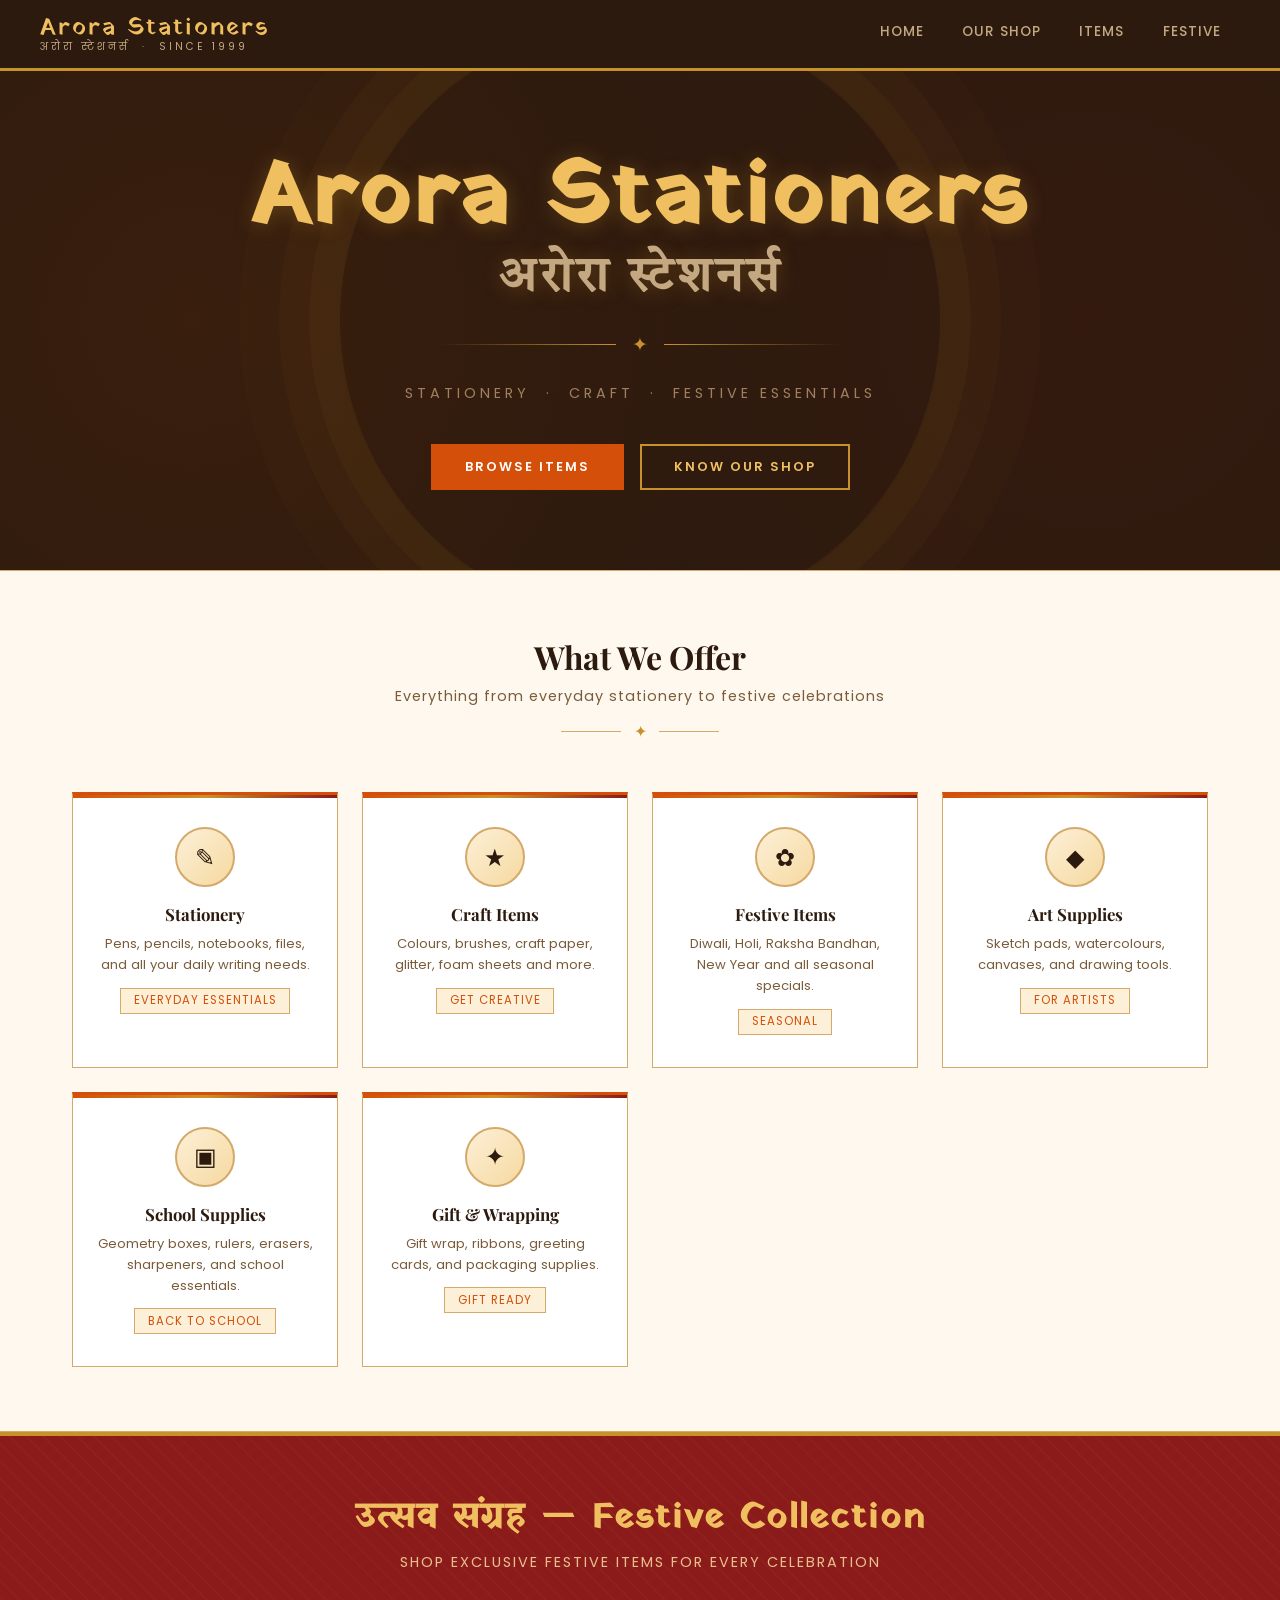
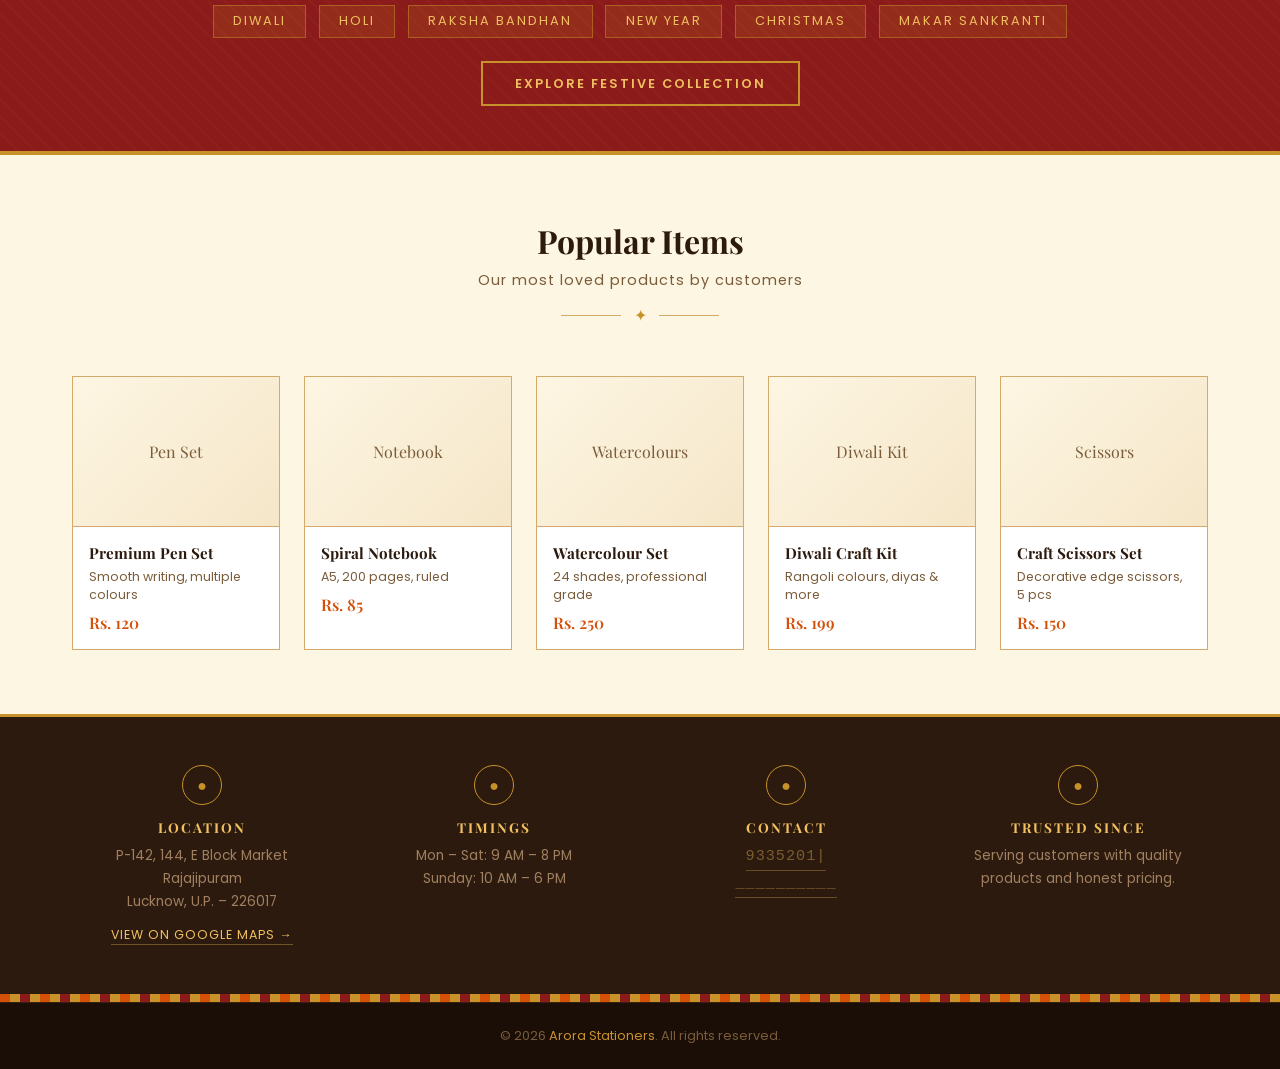
==== index.html @ 1b4010ff "Initial commit" ====
<!DOCTYPE html>
<html lang="en">
<head>
  <meta charset="UTF-8" />
  <meta name="viewport" content="width=device-width, initial-scale=1.0"/>
  <title>Arora Stationers – Your Creative Corner</title>
  <link rel="stylesheet" href="style.css" />
</head>
<body>
  <nav>
    <a href="index.html" class="nav-logo">
      <span class="hindi-name">Arora Stationers</span>
      <span class="sub-name">अरोरा स्टेशनर्स &nbsp;·&nbsp; Since 1999</span>
    </a>
    <ul>
      <li><a href="index.html">Home</a></li>
      <li><a href="shop.html">Our Shop</a></li>
      <li><a href="items.html">Items</a></li>
      <li><a href="festive.html">Festive</a></li>
    </ul>
  </nav>

  <!-- HERO -->
  <div class="hero">
    <div class="hero-content">
      <h1>
        Arora Stationers
        <span class="hindi-script">अरोरा स्टेशनर्स</span>
      </h1>
      <div class="hero-divider"><span>&#10022;</span></div>
      <p class="hero-tagline">Stationery &nbsp;·&nbsp; Craft &nbsp;·&nbsp; Festive Essentials</p>
      <div class="hero-btns">
        <a href="items.html" class="btn btn-primary">Browse Items</a>
        <a href="shop.html" class="btn btn-outline">Know Our Shop</a>
      </div>
    </div>
  </div>

  <!-- CATEGORIES -->
  <div class="categories-bg">
    <div class="section-wrap">
      <div class="section-title">
        <h2>What We Offer</h2>
        <p>Everything from everyday stationery to festive celebrations</p>
        <div class="ornament-divider"><span>&#10022;</span></div>
      </div>
      <div class="cards-grid">
        <a href="items.html#stationery" class="card">
          <div class="card-icon-wrap">&#9998;</div>
          <h3>Stationery</h3>
          <p>Pens, pencils, notebooks, files, and all your daily writing needs.</p>
          <span class="card-tag">Everyday Essentials</span>
        </a>
        <a href="items.html#craft" class="card">
          <div class="card-icon-wrap">&#9733;</div>
          <h3>Craft Items</h3>
          <p>Colours, brushes, craft paper, glitter, foam sheets and more.</p>
          <span class="card-tag">Get Creative</span>
        </a>
        <a href="festive.html" class="card">
          <div class="card-icon-wrap">&#10047;</div>
          <h3>Festive Items</h3>
          <p>Diwali, Holi, Raksha Bandhan, New Year and all seasonal specials.</p>
          <span class="card-tag">Seasonal</span>
        </a>
        <a href="items.html#art" class="card">
          <div class="card-icon-wrap">&#9670;</div>
          <h3>Art Supplies</h3>
          <p>Sketch pads, watercolours, canvases, and drawing tools.</p>
          <span class="card-tag">For Artists</span>
        </a>
        <a href="items.html#school" class="card">
          <div class="card-icon-wrap">&#9635;</div>
          <h3>School Supplies</h3>
          <p>Geometry boxes, rulers, erasers, sharpeners, and school essentials.</p>
          <span class="card-tag">Back to School</span>
        </a>
        <a href="items.html#gifting" class="card">
          <div class="card-icon-wrap">&#10022;</div>
          <h3>Gift &amp; Wrapping</h3>
          <p>Gift wrap, ribbons, greeting cards, and packaging supplies.</p>
          <span class="card-tag">Gift Ready</span>
        </a>
      </div>
    </div>
  </div>

  <!-- FESTIVE BANNER -->
  <div class="festive-banner">
    <h2>उत्सव संग्रह &nbsp;—&nbsp; Festive Collection</h2>
    <p>Shop exclusive festive items for every celebration</p>
    <div class="festive-tags">
      <span class="festive-tag">Diwali</span>
      <span class="festive-tag">Holi</span>
      <span class="festive-tag">Raksha Bandhan</span>
      <span class="festive-tag">New Year</span>
      <span class="festive-tag">Christmas</span>
      <span class="festive-tag">Makar Sankranti</span>
    </div>
    <a href="festive.html" class="btn btn-outline">Explore Festive Collection</a>
  </div>

  <!-- FEATURED ITEMS -->
  <div class="section-wrap">
    <div class="section-title">
      <h2>Popular Items</h2>
      <p>Our most loved products by customers</p>
      <div class="ornament-divider"><span>&#10022;</span></div>
    </div>
    <div class="items-grid">
      <a href="items.html" class="item-card">
        <div class="item-img" style="font-size:1rem; color: var(--muted); font-family:'Playfair Display',serif;">Pen Set</div>
        <div class="item-info">
          <h4>Premium Pen Set</h4>
          <p>Smooth writing, multiple colours</p>
          <div class="item-price">Rs. 120</div>
        </div>
      </a>
      <a href="items.html" class="item-card">
        <div class="item-img" style="font-size:1rem; color: var(--muted); font-family:'Playfair Display',serif;">Notebook</div>
        <div class="item-info">
          <h4>Spiral Notebook</h4>
          <p>A5, 200 pages, ruled</p>
          <div class="item-price">Rs. 85</div>
        </div>
      </a>
      <a href="items.html" class="item-card">
        <div class="item-img" style="font-size:1rem; color: var(--muted); font-family:'Playfair Display',serif;">Watercolours</div>
        <div class="item-info">
          <h4>Watercolour Set</h4>
          <p>24 shades, professional grade</p>
          <div class="item-price">Rs. 250</div>
        </div>
      </a>
      <a href="festive.html" class="item-card">
        <div class="item-img" style="font-size:1rem; color: var(--muted); font-family:'Playfair Display',serif;">Diwali Kit</div>
        <div class="item-info">
          <h4>Diwali Craft Kit</h4>
          <p>Rangoli colours, diyas &amp; more</p>
          <div class="item-price">Rs. 199</div>
        </div>
      </a>
      <a href="items.html" class="item-card">
        <div class="item-img" style="font-size:1rem; color: var(--muted); font-family:'Playfair Display',serif;">Scissors</div>
        <div class="item-info">
          <h4>Craft Scissors Set</h4>
          <p>Decorative edge scissors, 5 pcs</p>
          <div class="item-price">Rs. 150</div>
        </div>
      </a>
    </div>
  </div>

  <!-- INFO STRIP -->
  <div class="info-strip">
    <div class="info-strip-inner">
      <div class="info-item">
        <div class="info-icon">&#9679;</div>
        <h4>Location</h4>
        <p>
          P-142, 144, E Block Market<br/>
          Rajajipuram<br/>
          Lucknow, U.P. – 226017
        </p>
        <!-- PASTE YOUR GOOGLE MAPS LINK BELOW in the href="" -->
        <a href="https://maps.app.goo.gl/rVZ9LDZaRFy4vV4q8" target="_blank" class="maps-link">View on Google Maps &rarr;</a>
      </div>
      <div class="info-item">
        <div class="info-icon">&#9679;</div>
        <h4>Timings</h4>
        <p>Mon – Sat: 9 AM – 8 PM<br/>Sunday: 10 AM – 6 PM</p>
      </div>
      <div class="info-item">
        <div class="info-icon">&#9679;</div>
        <h4>Contact</h4>
        <p>
          <a href="tel:9335201244" class="phone-reveal" data-number="9335201244">
            <span class="phone-text">__________</span>
          </a>
          <br/>
          <a href="tel:8840634028" class="phone-reveal" data-number="8840634028">
            <span class="phone-text">__________</span>
          </a>
        </p>
      </div>
      <div class="info-item">
        <div class="info-icon">&#9679;</div>
        <h4>Trusted Since</h4>
        <p>Serving customers with quality products and honest pricing.</p>
      </div>
    </div>
  </div>

  <div class="pattern-border"></div>

  <footer>
    <p>&copy; 2026 <a href="index.html">Arora Stationers</a>. All rights reserved.</p>
  </footer>

  <script>
    // Typewriter reveal for phone numbers when info strip scrolls into view
    function typeNumber(el) {
      const number = el.dataset.number;
      const span   = el.querySelector('.phone-text');
      const cursor = '|';
      let i = 0;

      span.textContent = cursor;

      const interval = setInterval(() => {
        if (i < number.length) {
          span.textContent = number.slice(0, i + 1) + cursor;
          i++;
        } else {
          span.textContent = number;
          el.classList.add('revealed');
          clearInterval(interval);
        }
      }, 80);
    }

    const observer = new IntersectionObserver((entries) => {
      entries.forEach(entry => {
        if (entry.isIntersecting) {
          const links = entry.target.querySelectorAll('.phone-reveal');
          links.forEach((el, idx) => {
            setTimeout(() => typeNumber(el), idx * 600);
          });
          observer.unobserve(entry.target);
        }
      });
    }, { threshold: 0.4 });

    const strip = document.querySelector('.info-strip');
    if (strip) observer.observe(strip);
  </script>

</body>
</html>
---- style.css ----
@import url('https://fonts.googleapis.com/css2?family=Tiro+Devanagari+Hindi&family=Yatra+One&family=Poppins:wght@300;400;500;600&family=Playfair+Display:wght@600;700&display=swap');

* {
  margin: 0;
  padding: 0;
  box-sizing: border-box;
}

:root {
  --saffron: #d4500a;
  --deep-red: #8b1a1a;
  --gold: #c8922a;
  --light-gold: #f0c060;
  --cream: #fdf6e3;
  --dark-brown: #2c1a0e;
  --medium-brown: #5c3317;
  --text: #2c1a0e;
  --muted: #7a5c3a;
  --border: #d4a96a;
  --shadow: 0 4px 20px rgba(44,26,14,0.12);
}

body {
  font-family: 'Poppins', sans-serif;
  background: var(--cream);
  color: var(--text);
}

/* TRADITIONAL PATTERN BORDER */
.pattern-border {
  height: 8px;
  background: repeating-linear-gradient(
    90deg,
    var(--saffron) 0px,
    var(--saffron) 10px,
    var(--gold) 10px,
    var(--gold) 20px,
    var(--deep-red) 20px,
    var(--deep-red) 30px,
    var(--gold) 30px,
    var(--gold) 40px
  );
}

/* NAV */
nav {
  background: var(--dark-brown);
  padding: 0 2.5rem;
  display: flex;
  justify-content: space-between;
  align-items: center;
  position: sticky;
  top: 0;
  z-index: 100;
  border-bottom: 3px solid var(--gold);
}

.nav-logo {
  text-decoration: none;
  padding: 0.8rem 0;
  display: flex;
  flex-direction: column;
  line-height: 1.1;
}

.nav-logo .hindi-name {
  font-family: 'Yatra One', cursive;
  font-size: 1.5rem;
  color: var(--light-gold);
  letter-spacing: 2px;
}

.nav-logo .sub-name {
  font-size: 0.65rem;
  color: #c4a882;
  letter-spacing: 3px;
  text-transform: uppercase;
}

nav ul {
  list-style: none;
  display: flex;
  gap: 0;
}

nav ul li a {
  color: #c4a882;
  text-decoration: none;
  font-size: 0.85rem;
  letter-spacing: 1px;
  text-transform: uppercase;
  padding: 1.4rem 1.2rem;
  display: block;
  transition: all 0.2s;
  border-bottom: 3px solid transparent;
  font-weight: 500;
}

nav ul li a:hover {
  color: var(--light-gold);
  border-bottom-color: var(--gold);
  background: rgba(200,146,42,0.08);
}

/* HERO */
.hero {
  background: var(--dark-brown);
  position: relative;
  overflow: hidden;
  padding: 5rem 2rem;
  text-align: center;
}

/* Mandala-like decorative circles */
.hero::before {
  content: '';
  position: absolute;
  top: 50%;
  left: 50%;
  transform: translate(-50%, -50%);
  width: 600px;
  height: 600px;
  border-radius: 50%;
  border: 1px solid rgba(200,146,42,0.1);
  box-shadow:
    0 0 0 30px rgba(200,146,42,0.04),
    0 0 0 60px rgba(200,146,42,0.03),
    0 0 0 100px rgba(200,146,42,0.02);
}

.hero::after {
  content: '';
  position: absolute;
  top: 0; left: 0; right: 0; bottom: 0;
  background-image:
    radial-gradient(circle at 15% 50%, rgba(212,80,10,0.08) 0%, transparent 50%),
    radial-gradient(circle at 85% 50%, rgba(139,26,26,0.08) 0%, transparent 50%);
}

.hero-content {
  position: relative;
  z-index: 2;
}

.hero-ornament {
  color: var(--gold);
  font-size: 1.2rem;
  letter-spacing: 8px;
  margin-bottom: 1.5rem;
  opacity: 0.7;
}

.hero h1 {
  font-family: 'Yatra One', cursive;
  font-size: clamp(3rem, 7vw, 5.5rem);
  color: var(--light-gold);
  line-height: 1.1;
  margin-bottom: 0.3rem;
  text-shadow: 0 2px 20px rgba(200,146,42,0.3);
  letter-spacing: 3px;
}

.hero h1 .hindi-script {
  display: block;
  font-family: 'Tiro Devanagari Hindi', serif;
  font-size: 0.55em;
  color: #c4a882;
  letter-spacing: 4px;
  margin-top: 0.3rem;
}

.hero-tagline {
  font-size: 0.9rem;
  color: #a08060;
  letter-spacing: 4px;
  text-transform: uppercase;
  margin: 1.5rem 0 2.5rem;
}

.hero-divider {
  display: flex;
  align-items: center;
  justify-content: center;
  gap: 1rem;
  margin: 1.5rem auto;
  max-width: 400px;
}

.hero-divider::before,
.hero-divider::after {
  content: '';
  flex: 1;
  height: 1px;
  background: linear-gradient(to right, transparent, var(--gold));
}

.hero-divider::after {
  background: linear-gradient(to left, transparent, var(--gold));
}

.hero-divider span {
  color: var(--gold);
  font-size: 1.2rem;
}

.hero-btns {
  display: flex;
  gap: 1rem;
  justify-content: center;
  flex-wrap: wrap;
  margin-top: 2rem;
}

.btn {
  padding: 0.75rem 2rem;
  font-size: 0.8rem;
  font-weight: 600;
  letter-spacing: 2px;
  text-transform: uppercase;
  text-decoration: none;
  border: none;
  cursor: pointer;
  transition: all 0.3s;
  font-family: 'Poppins', sans-serif;
}

.btn-primary {
  background: var(--saffron);
  color: white;
  border: 2px solid var(--saffron);
}

.btn-primary:hover {
  background: var(--deep-red);
  border-color: var(--deep-red);
  transform: translateY(-2px);
  box-shadow: 0 6px 20px rgba(139,26,26,0.35);
}

.btn-outline {
  background: transparent;
  color: var(--light-gold);
  border: 2px solid var(--gold);
}

.btn-outline:hover {
  background: var(--gold);
  color: var(--dark-brown);
  transform: translateY(-2px);
}

/* SECTION WRAPPER */
.section-wrap {
  padding: 4rem 2rem;
  max-width: 1200px;
  margin: 0 auto;
}

.section-title {
  text-align: center;
  margin-bottom: 3rem;
}

.section-title h2 {
  font-family: 'Playfair Display', serif;
  font-size: 2rem;
  color: var(--dark-brown);
  margin-bottom: 0.5rem;
}

.section-title p {
  color: var(--muted);
  font-size: 0.9rem;
  letter-spacing: 1px;
}

.ornament-divider {
  display: flex;
  align-items: center;
  justify-content: center;
  gap: 0.8rem;
  margin: 0.8rem auto 0;
}

.ornament-divider::before,
.ornament-divider::after {
  content: '';
  width: 60px;
  height: 1px;
  background: var(--border);
}

.ornament-divider span {
  color: var(--gold);
  font-size: 1rem;
}

/* CATEGORIES */
.categories-bg {
  background: #fff8ee;
  border-top: 1px solid var(--border);
  border-bottom: 1px solid var(--border);
}

.cards-grid {
  display: grid;
  grid-template-columns: repeat(auto-fit, minmax(220px, 1fr));
  gap: 1.5rem;
}

.card {
  background: white;
  border: 1px solid var(--border);
  border-top: 3px solid var(--saffron);
  padding: 2rem 1.5rem;
  text-align: center;
  text-decoration: none;
  color: var(--text);
  transition: transform 0.3s, box-shadow 0.3s;
  position: relative;
}

.card::before {
  content: '';
  position: absolute;
  top: 0; left: 0; right: 0;
  height: 3px;
  background: linear-gradient(to right, var(--saffron), var(--gold), var(--deep-red));
}

.card:hover {
  transform: translateY(-5px);
  box-shadow: var(--shadow);
}

.card-icon-wrap {
  width: 60px;
  height: 60px;
  border-radius: 50%;
  background: linear-gradient(135deg, #fdf0d8, #f5d9a0);
  border: 2px solid var(--border);
  display: flex;
  align-items: center;
  justify-content: center;
  margin: 0 auto 1rem;
  font-size: 1.5rem;
}

.card h3 {
  font-family: 'Playfair Display', serif;
  font-size: 1.05rem;
  color: var(--dark-brown);
  margin-bottom: 0.5rem;
}

.card p {
  font-size: 0.82rem;
  color: var(--muted);
  line-height: 1.6;
}

.card-tag {
  display: inline-block;
  margin-top: 0.8rem;
  padding: 0.2rem 0.8rem;
  background: #fdf0d8;
  color: var(--saffron);
  font-size: 0.72rem;
  letter-spacing: 1px;
  text-transform: uppercase;
  border: 1px solid var(--border);
}

/* FESTIVE BANNER */
.festive-banner {
  background: var(--deep-red);
  background-image:
    repeating-linear-gradient(
      45deg,
      rgba(200,146,42,0.05) 0px,
      rgba(200,146,42,0.05) 2px,
      transparent 2px,
      transparent 12px
    );
  padding: 3.5rem 2rem;
  text-align: center;
  border-top: 4px solid var(--gold);
  border-bottom: 4px solid var(--gold);
}

.festive-banner h2 {
  font-family: 'Yatra One', cursive;
  font-size: 2.2rem;
  color: var(--light-gold);
  margin-bottom: 0.5rem;
  letter-spacing: 2px;
}

.festive-banner p {
  color: #e8c090;
  font-size: 0.9rem;
  letter-spacing: 2px;
  text-transform: uppercase;
  margin-bottom: 2rem;
}

.festive-tags {
  display: flex;
  flex-wrap: wrap;
  gap: 0.8rem;
  justify-content: center;
  margin-bottom: 2rem;
}

.festive-tag {
  background: rgba(200,146,42,0.15);
  border: 1px solid rgba(200,146,42,0.5);
  color: var(--light-gold);
  padding: 0.4rem 1.2rem;
  font-size: 0.8rem;
  letter-spacing: 2px;
  text-transform: uppercase;
}

/* FEATURED ITEMS */
.items-grid {
  display: grid;
  grid-template-columns: repeat(auto-fit, minmax(200px, 1fr));
  gap: 1.5rem;
}

.item-card {
  background: white;
  border: 1px solid var(--border);
  text-decoration: none;
  color: var(--text);
  transition: transform 0.3s, box-shadow 0.3s;
  overflow: hidden;
}

.item-card:hover {
  transform: translateY(-4px);
  box-shadow: var(--shadow);
}

.item-img {
  width: 100%;
  height: 150px;
  background: linear-gradient(135deg, #fdf6e3, #f5e6c8);
  display: flex;
  align-items: center;
  justify-content: center;
  font-size: 3.5rem;
  border-bottom: 1px solid var(--border);
}

.item-info {
  padding: 1rem;
}

.item-info h4 {
  font-family: 'Playfair Display', serif;
  font-size: 0.95rem;
  color: var(--dark-brown);
  margin-bottom: 0.3rem;
}

.item-info p {
  font-size: 0.78rem;
  color: var(--muted);
}

.item-price {
  font-size: 1rem;
  font-weight: 600;
  color: var(--saffron);
  margin-top: 0.5rem;
  font-family: 'Playfair Display', serif;
}

/* INFO STRIP */
.info-strip {
  background: var(--dark-brown);
  border-top: 3px solid var(--gold);
}

.info-strip-inner {
  max-width: 1200px;
  margin: 0 auto;
  padding: 3rem 2rem;
  display: grid;
  grid-template-columns: repeat(auto-fit, minmax(200px, 1fr));
  gap: 2rem;
  text-align: center;
}

.info-item h4 {
  font-family: 'Playfair Display', serif;
  font-size: 0.85rem;
  color: var(--light-gold);
  margin-bottom: 0.5rem;
  letter-spacing: 2px;
  text-transform: uppercase;
}

.info-item p {
  font-size: 0.85rem;
  color: #a08060;
  line-height: 1.7;
}

.info-item p a {
  color: var(--light-gold);
  text-decoration: none;
  border-bottom: 1px solid rgba(240,192,96,0.3);
  transition: color 0.2s, border-color 0.2s;
}

.info-item p a:hover {
  color: #fff;
  border-bottom-color: var(--light-gold);
}

/* Google Maps link */
.maps-link {
  display: inline-block;
  margin-top: 0.8rem;
  font-size: 0.78rem;
  letter-spacing: 1px;
  text-transform: uppercase;
  color: var(--light-gold);
  text-decoration: none;
  border-bottom: 1px solid rgba(240,192,96,0.35);
  transition: color 0.2s, border-color 0.2s;
}

.maps-link:hover {
  color: #fff;
  border-bottom-color: var(--light-gold);
}

/* Maps link inside detail-card (shop.html – light background) */
.maps-link-card {
  color: var(--saffron);
  border-bottom-color: rgba(212,80,10,0.35);
}

.maps-link-card:hover {
  color: var(--deep-red);
  border-bottom-color: var(--saffron);
}
.phone-reveal {
  display: inline-block;
  font-family: 'Courier New', monospace;
  font-size: 0.95rem;
  letter-spacing: 1px;
}

.phone-reveal .phone-text {
  color: var(--light-gold);
  opacity: 0.4;
  transition: opacity 0.3s;
}

.phone-reveal.revealed .phone-text {
  opacity: 1;
}

@keyframes blink-cursor {
  0%, 100% { opacity: 1; }
  50%       { opacity: 0; }
}

.info-item .info-icon {
  width: 40px;
  height: 40px;
  border: 1px solid var(--gold);
  border-radius: 50%;
  display: flex;
  align-items: center;
  justify-content: center;
  margin: 0 auto 0.8rem;
  color: var(--gold);
  font-size: 1rem;
}

/* FOOTER */
footer {
  background: #1a0e06;
  color: #7a5c3a;
  text-align: center;
  padding: 1.5rem;
  font-size: 0.8rem;
  border-top: 1px solid #3a2010;
}

footer a {
  color: var(--gold);
  text-decoration: none;
}

/* PAGE HERO */
.page-hero {
  background: var(--dark-brown);
  text-align: center;
  padding: 3.5rem 2rem;
  border-bottom: 3px solid var(--gold);
  position: relative;
  overflow: hidden;
}

.page-hero::before {
  content: '';
  position: absolute;
  inset: 0;
  background-image: radial-gradient(circle at 50% 50%, rgba(200,146,42,0.06) 0%, transparent 70%);
}

.page-hero h1 {
  font-family: 'Yatra One', cursive;
  font-size: 2.5rem;
  color: var(--light-gold);
  letter-spacing: 3px;
  position: relative;
}

.page-hero p {
  color: #a08060;
  font-size: 0.85rem;
  letter-spacing: 2px;
  text-transform: uppercase;
  margin-top: 0.5rem;
  position: relative;
}

/* OWNER CARD */
.owner-card {
  background: white;
  border: 1px solid var(--border);
  border-top: 4px solid var(--saffron);
  padding: 2.5rem;
  display: flex;
  gap: 2.5rem;
  align-items: center;
  flex-wrap: wrap;
}

.owner-avatar {
  width: 110px;
  height: 110px;
  border-radius: 50%;
  background: linear-gradient(135deg, var(--saffron), var(--deep-red));
  border: 3px solid var(--gold);
  display: flex;
  align-items: center;
  justify-content: center;
  font-size: 2.5rem;
  flex-shrink: 0;
  color: white;
}

.owner-info h2 {
  font-family: 'Playfair Display', serif;
  font-size: 1.6rem;
  color: var(--dark-brown);
  margin-bottom: 0.2rem;
}

.owner-info .role {
  color: var(--saffron);
  font-size: 0.8rem;
  letter-spacing: 2px;
  text-transform: uppercase;
  margin-bottom: 1rem;
}

.owner-info p {
  color: var(--muted);
  line-height: 1.8;
  font-size: 0.9rem;
  max-width: 500px;
}

/* SHOP DETAILS */
.shop-details-grid {
  display: grid;
  grid-template-columns: repeat(auto-fit, minmax(260px, 1fr));
  gap: 1.5rem;
}

.detail-card {
  background: white;
  border: 1px solid var(--border);
  padding: 1.5rem;
  border-left: 4px solid var(--saffron);
}

.detail-card h4 {
  font-size: 0.72rem;
  text-transform: uppercase;
  letter-spacing: 2px;
  color: var(--muted);
  margin-bottom: 0.6rem;
}

.detail-card p {
  font-size: 0.95rem;
  font-weight: 500;
  color: var(--dark-brown);
  line-height: 1.6;
  font-family: 'Playfair Display', serif;
}

/* FILTER TABS */
.filter-tabs {
  display: flex;
  gap: 0;
  flex-wrap: wrap;
  justify-content: center;
  margin-bottom: 3rem;
  border: 1px solid var(--border);
  width: fit-content;
  margin-left: auto;
  margin-right: auto;
}

.filter-tab {
  padding: 0.6rem 1.4rem;
  border: none;
  border-right: 1px solid var(--border);
  background: white;
  cursor: pointer;
  font-size: 0.78rem;
  letter-spacing: 1px;
  text-transform: uppercase;
  transition: all 0.2s;
  color: var(--muted);
  font-family: 'Poppins', sans-serif;
}

.filter-tab:last-child {
  border-right: none;
}

.filter-tab.active,
.filter-tab:hover {
  background: var(--saffron);
  color: white;
}

/* FESTIVE PAGE */
.festive-grid {
  display: grid;
  grid-template-columns: repeat(auto-fit, minmax(280px, 1fr));
  gap: 2rem;
}

.festive-card {
  border: 1px solid var(--border);
  text-decoration: none;
  color: var(--text);
  transition: transform 0.3s, box-shadow 0.3s;
  overflow: hidden;
}

.festive-card:hover {
  transform: translateY(-5px);
  box-shadow: var(--shadow);
}

.festive-card-header {
  padding: 2.5rem;
  text-align: center;
  font-size: 3rem;
}

.festive-card-body {
  background: white;
  padding: 1.5rem;
  border-top: 1px solid var(--border);
}

.festive-card-body h3 {
  font-family: 'Playfair Display', serif;
  font-size: 1.15rem;
  color: var(--dark-brown);
  margin-bottom: 0.5rem;
}

.festive-card-body p {
  font-size: 0.82rem;
  color: var(--muted);
  line-height: 1.7;
}

/* WHY US */
.why-us-bg {
  background: #fff8ee;
  border-top: 1px solid var(--border);
  border-bottom: 1px solid var(--border);
}

/* RESPONSIVE */
@media (max-width: 768px) {
  nav { padding: 0 1rem; }
  nav ul { gap: 0; }
  nav ul li a { padding: 1.2rem 0.7rem; font-size: 0.75rem; }
  .hero { padding: 3.5rem 1rem; }
  .owner-card { flex-direction: column; text-align: center; }
  .filter-tabs { width: 100%; }
  .filter-tab { flex: 1; border-right: none; border-bottom: 1px solid var(--border); }
}

.owner-avatar img {
    width: 140px;
    height: 140px;
    border-radius: 50%;
    object-fit: cover;
    object-position: top; /* focuses on face */
}
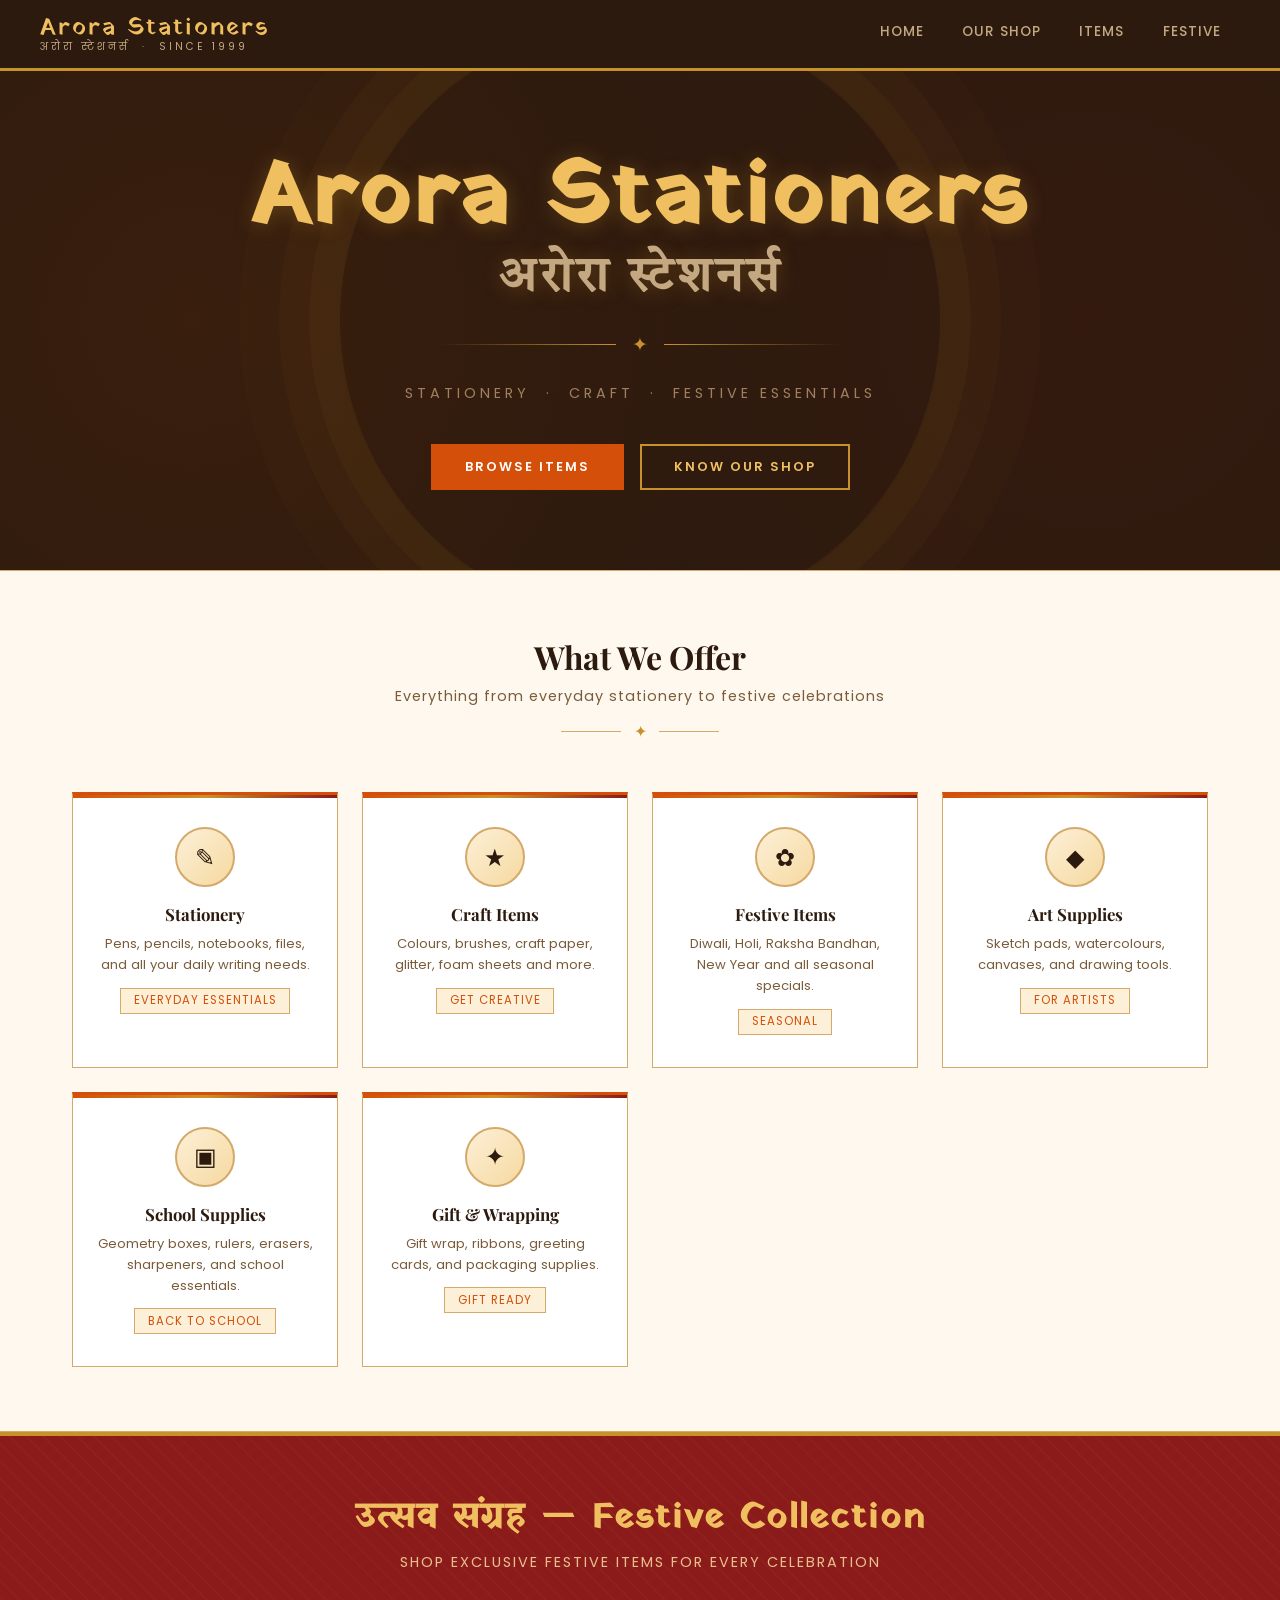
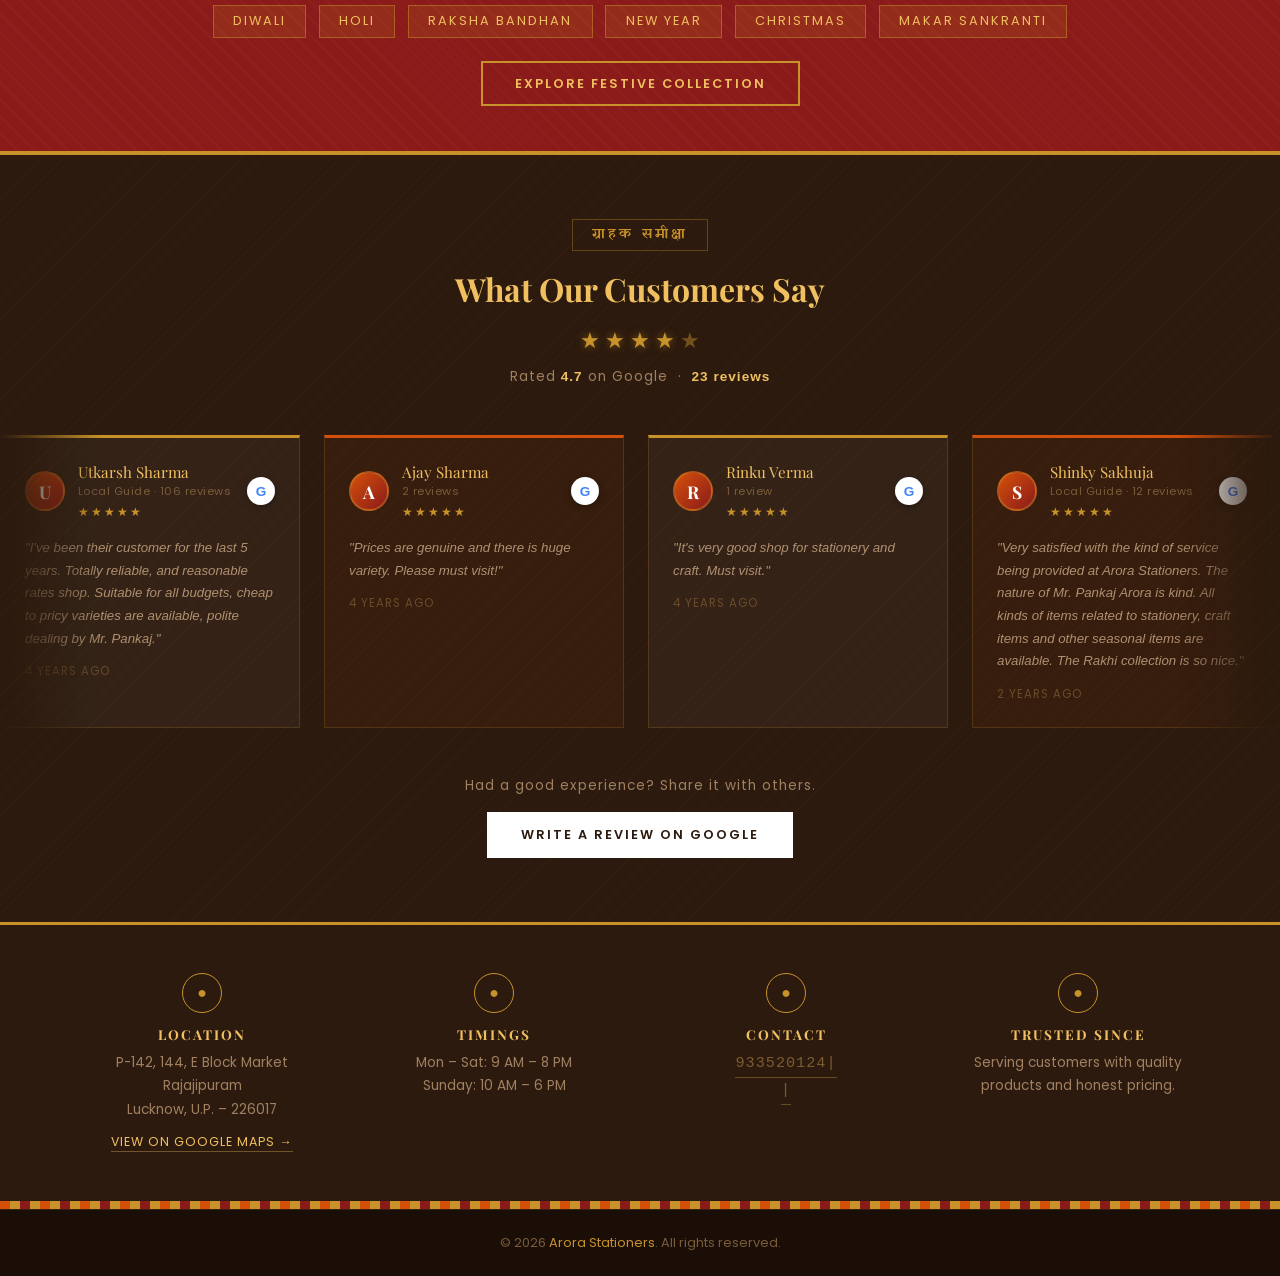
==== commit 1ff1e797: "Initial commit" ====
--- a/index.html
+++ b/index.html
@@ -18,6 +18,9 @@
       <li><a href="items.html">Items</a></li>
       <li><a href="festive.html">Festive</a></li>
     </ul>
+    <button class="nav-hamburger" id="hamburger" aria-label="Menu">
+      <span></span><span></span><span></span>
+    </button>
   </nav>
 
   <!-- HERO -->
@@ -100,54 +103,183 @@
     <a href="festive.html" class="btn btn-outline">Explore Festive Collection</a>
   </div>
 
-  <!-- FEATURED ITEMS -->
-  <div class="section-wrap">
-    <div class="section-title">
-      <h2>Popular Items</h2>
-      <p>Our most loved products by customers</p>
-      <div class="ornament-divider"><span>&#10022;</span></div>
-    </div>
-    <div class="items-grid">
-      <a href="items.html" class="item-card">
-        <div class="item-img" style="font-size:1rem; color: var(--muted); font-family:'Playfair Display',serif;">Pen Set</div>
-        <div class="item-info">
-          <h4>Premium Pen Set</h4>
-          <p>Smooth writing, multiple colours</p>
-          <div class="item-price">Rs. 120</div>
+  <!-- REVIEWS SECTION -->
+  <div class="reviews-section">
+
+    <div class="reviews-bg-pattern"></div>
+
+    <div class="reviews-inner">
+
+      <div class="reviews-header">
+        <div class="reviews-badge">ग्राहक समीक्षा</div>
+        <h2>What Our Customers Say</h2>
+        <div class="reviews-stars-row">
+          <span class="star filled">&#9733;</span>
+          <span class="star filled">&#9733;</span>
+          <span class="star filled">&#9733;</span>
+          <span class="star filled">&#9733;</span>
+          <span class="star half">&#9733;</span>
         </div>
-      </a>
-      <a href="items.html" class="item-card">
-        <div class="item-img" style="font-size:1rem; color: var(--muted); font-family:'Playfair Display',serif;">Notebook</div>
-        <div class="item-info">
-          <h4>Spiral Notebook</h4>
-          <p>A5, 200 pages, ruled</p>
-          <div class="item-price">Rs. 85</div>
+        <p class="reviews-sub">Rated <strong>4.7</strong> on Google &nbsp;·&nbsp; <strong>23 reviews</strong></p>
+      </div>
+
+      <!-- REVIEW CARDS MARQUEE -->
+      <div class="reviews-marquee-wrap">
+        <div class="reviews-marquee">
+
+          <div class="review-card">
+            <div class="review-top">
+              <div class="reviewer-avatar">U</div>
+              <div>
+                <div class="reviewer-name">Utkarsh Sharma</div>
+                <div class="reviewer-meta">Local Guide · 106 reviews</div>
+                <div class="review-stars">&#9733;&#9733;&#9733;&#9733;&#9733;</div>
+              </div>
+              <div class="google-badge">G</div>
+            </div>
+            <p class="review-text">"I've been their customer for the last 5 years. Totally reliable, and reasonable rates shop. Suitable for all budgets, cheap to pricy varieties are available, polite dealing by Mr. Pankaj."</p>
+            <div class="review-date">4 years ago</div>
+          </div>
+
+          <div class="review-card review-card--accent">
+            <div class="review-top">
+              <div class="reviewer-avatar">A</div>
+              <div>
+                <div class="reviewer-name">Ajay Sharma</div>
+                <div class="reviewer-meta">2 reviews</div>
+                <div class="review-stars">&#9733;&#9733;&#9733;&#9733;&#9733;</div>
+              </div>
+              <div class="google-badge">G</div>
+            </div>
+            <p class="review-text">"Prices are genuine and there is huge variety. Please must visit!"</p>
+            <div class="review-date">4 years ago</div>
+          </div>
+
+          <div class="review-card">
+            <div class="review-top">
+              <div class="reviewer-avatar">R</div>
+              <div>
+                <div class="reviewer-name">Rinku Verma</div>
+                <div class="reviewer-meta">1 review</div>
+                <div class="review-stars">&#9733;&#9733;&#9733;&#9733;&#9733;</div>
+              </div>
+              <div class="google-badge">G</div>
+            </div>
+            <p class="review-text">"It's very good shop for stationery and craft. Must visit."</p>
+            <div class="review-date">4 years ago</div>
+          </div>
+
+          <div class="review-card review-card--accent">
+            <div class="review-top">
+              <div class="reviewer-avatar">S</div>
+              <div>
+                <div class="reviewer-name">Shinky Sakhuja</div>
+                <div class="reviewer-meta">Local Guide · 12 reviews</div>
+                <div class="review-stars">&#9733;&#9733;&#9733;&#9733;&#9733;</div>
+              </div>
+              <div class="google-badge">G</div>
+            </div>
+            <p class="review-text">"Very satisfied with the kind of service being provided at Arora Stationers. The nature of Mr. Pankaj Arora is kind. All kinds of items related to stationery, craft items and other seasonal items are available. The Rakhi collection is so nice."</p>
+            <div class="review-date">2 years ago</div>
+          </div>
+
+          <div class="review-card">
+            <div class="review-top">
+              <div class="reviewer-avatar">H</div>
+              <div>
+                <div class="reviewer-name">Himani Khaneja</div>
+                <div class="reviewer-meta">7 reviews</div>
+                <div class="review-stars">&#9733;&#9733;&#9733;&#9733;&#9733;</div>
+              </div>
+              <div class="google-badge">G</div>
+            </div>
+            <p class="review-text">"Since my childhood, this place has been catering to all my school and craft needs. I even get my makeup craft supplies from here. Very creative material available. Hands down I trust it with everything."</p>
+            <div class="review-date">2 years ago</div>
+          </div>
+
+          <!-- duplicate set for seamless loop -->
+          <div class="review-card">
+            <div class="review-top">
+              <div class="reviewer-avatar">U</div>
+              <div>
+                <div class="reviewer-name">Utkarsh Sharma</div>
+                <div class="reviewer-meta">Local Guide · 106 reviews</div>
+                <div class="review-stars">&#9733;&#9733;&#9733;&#9733;&#9733;</div>
+              </div>
+              <div class="google-badge">G</div>
+            </div>
+            <p class="review-text">"I've been their customer for the last 5 years. Totally reliable, and reasonable rates shop. Suitable for all budgets, cheap to pricy varieties are available, polite dealing by Mr. Pankaj."</p>
+            <div class="review-date">4 years ago</div>
+          </div>
+
+          <div class="review-card review-card--accent">
+            <div class="review-top">
+              <div class="reviewer-avatar">A</div>
+              <div>
+                <div class="reviewer-name">Ajay Sharma</div>
+                <div class="reviewer-meta">2 reviews</div>
+                <div class="review-stars">&#9733;&#9733;&#9733;&#9733;&#9733;</div>
+              </div>
+              <div class="google-badge">G</div>
+            </div>
+            <p class="review-text">"Prices are genuine and there is huge variety. Please must visit!"</p>
+            <div class="review-date">4 years ago</div>
+          </div>
+
+          <div class="review-card">
+            <div class="review-top">
+              <div class="reviewer-avatar">R</div>
+              <div>
+                <div class="reviewer-name">Rinku Verma</div>
+                <div class="reviewer-meta">1 review</div>
+                <div class="review-stars">&#9733;&#9733;&#9733;&#9733;&#9733;</div>
+              </div>
+              <div class="google-badge">G</div>
+            </div>
+            <p class="review-text">"It's very good shop for stationery and craft. Must visit."</p>
+            <div class="review-date">4 years ago</div>
+          </div>
+
+          <div class="review-card review-card--accent">
+            <div class="review-top">
+              <div class="reviewer-avatar">S</div>
+              <div>
+                <div class="reviewer-name">Shinky Sakhuja</div>
+                <div class="reviewer-meta">Local Guide · 12 reviews</div>
+                <div class="review-stars">&#9733;&#9733;&#9733;&#9733;&#9733;</div>
+              </div>
+              <div class="google-badge">G</div>
+            </div>
+            <p class="review-text">"Very satisfied with the kind of service being provided at Arora Stationers. The nature of Mr. Pankaj Arora is kind. All kinds of items related to stationery, craft items and other seasonal items are available. The Rakhi collection is so nice."</p>
+            <div class="review-date">2 years ago</div>
+          </div>
+
+          <div class="review-card">
+            <div class="review-top">
+              <div class="reviewer-avatar">H</div>
+              <div>
+                <div class="reviewer-name">Himani Khaneja</div>
+                <div class="reviewer-meta">7 reviews</div>
+                <div class="review-stars">&#9733;&#9733;&#9733;&#9733;&#9733;</div>
+              </div>
+              <div class="google-badge">G</div>
+            </div>
+            <p class="review-text">"Since my childhood, this place has been catering to all my school and craft needs. I even get my makeup craft supplies from here. Very creative material available. Hands down I trust it with everything."</p>
+            <div class="review-date">2 years ago</div>
+          </div>
+
         </div>
-      </a>
-      <a href="items.html" class="item-card">
-        <div class="item-img" style="font-size:1rem; color: var(--muted); font-family:'Playfair Display',serif;">Watercolours</div>
-        <div class="item-info">
-          <h4>Watercolour Set</h4>
-          <p>24 shades, professional grade</p>
-          <div class="item-price">Rs. 250</div>
-        </div>
-      </a>
-      <a href="festive.html" class="item-card">
-        <div class="item-img" style="font-size:1rem; color: var(--muted); font-family:'Playfair Display',serif;">Diwali Kit</div>
-        <div class="item-info">
-          <h4>Diwali Craft Kit</h4>
-          <p>Rangoli colours, diyas &amp; more</p>
-          <div class="item-price">Rs. 199</div>
-        </div>
-      </a>
-      <a href="items.html" class="item-card">
-        <div class="item-img" style="font-size:1rem; color: var(--muted); font-family:'Playfair Display',serif;">Scissors</div>
-        <div class="item-info">
-          <h4>Craft Scissors Set</h4>
-          <p>Decorative edge scissors, 5 pcs</p>
-          <div class="item-price">Rs. 150</div>
-        </div>
-      </a>
+      </div>
+
+      <!-- WRITE A REVIEW CTA -->
+      <div class="review-cta">
+        <p>Had a good experience? Share it with others.</p>
+        <!-- PASTE YOUR GOOGLE REVIEW LINK BELOW in the href="" -->
+        <a href="YOUR_GOOGLE_REVIEW_LINK_HERE" target="_blank" class="btn btn-review">
+          Write a Review on Google
+        </a>
+      </div>
+
     </div>
   </div>
 
@@ -198,6 +330,19 @@
   </footer>
 
   <script>
+    // Hamburger menu
+    const hamburger = document.getElementById('hamburger');
+    const navUl = document.querySelector('nav ul');
+    hamburger.addEventListener('click', () => {
+      hamburger.classList.toggle('open');
+      navUl.classList.toggle('open');
+    });
+    // Close menu on link click
+    navUl.querySelectorAll('a').forEach(a => a.addEventListener('click', () => {
+      hamburger.classList.remove('open');
+      navUl.classList.remove('open');
+    }));
+
     // Typewriter reveal for phone numbers when info strip scrolls into view
     function typeNumber(el) {
       const number = el.dataset.number;
--- a/style.css
+++ b/style.css
@@ -800,16 +800,183 @@
   border-bottom: 1px solid var(--border);
 }
 
-/* RESPONSIVE */
-@media (max-width: 768px) {
-  nav { padding: 0 1rem; }
-  nav ul { gap: 0; }
-  nav ul li a { padding: 1.2rem 0.7rem; font-size: 0.75rem; }
-  .hero { padding: 3.5rem 1rem; }
-  .owner-card { flex-direction: column; text-align: center; }
-  .filter-tabs { width: 100%; }
-  .filter-tab { flex: 1; border-right: none; border-bottom: 1px solid var(--border); }
-}
+/* ══════════════════════════════════════
+   HAMBURGER MENU (mobile only)
+══════════════════════════════════════ */
+.nav-hamburger {
+  display: none;
+  flex-direction: column;
+  gap: 5px;
+  cursor: pointer;
+  padding: 0.5rem;
+  background: none;
+  border: none;
+}
+
+.nav-hamburger span {
+  display: block;
+  width: 24px;
+  height: 2px;
+  background: var(--light-gold);
+  transition: all 0.3s;
+}
+
+.nav-hamburger.open span:nth-child(1) { transform: translateY(7px) rotate(45deg); }
+.nav-hamburger.open span:nth-child(2) { opacity: 0; }
+.nav-hamburger.open span:nth-child(3) { transform: translateY(-7px) rotate(-45deg); }
+
+/* ══════════════════════════════════════
+   RESPONSIVE — TABLET (max 900px)
+══════════════════════════════════════ */
+@media (max-width: 900px) {
+  .cards-grid {
+    grid-template-columns: repeat(2, 1fr);
+  }
+  .festive-grid {
+    grid-template-columns: repeat(2, 1fr);
+  }
+  .shop-details-grid {
+    grid-template-columns: repeat(2, 1fr);
+  }
+  .info-strip-inner {
+    grid-template-columns: repeat(2, 1fr);
+  }
+}
+
+/* ══════════════════════════════════════
+   RESPONSIVE — MOBILE (max 640px)
+══════════════════════════════════════ */
+@media (max-width: 640px) {
+
+  /* NAV */
+  nav {
+    padding: 0 1rem;
+    flex-wrap: wrap;
+    position: relative;
+  }
+
+  .nav-hamburger {
+    display: flex;
+  }
+
+  nav ul {
+    display: none;
+    flex-direction: column;
+    width: 100%;
+    background: var(--dark-brown);
+    border-top: 1px solid rgba(200,146,42,0.2);
+    padding: 0.5rem 0;
+  }
+
+  nav ul.open {
+    display: flex;
+  }
+
+  nav ul li a {
+    padding: 0.9rem 1.2rem;
+    font-size: 0.85rem;
+    border-bottom: 1px solid rgba(200,146,42,0.1);
+    border-left: 3px solid transparent;
+  }
+
+  nav ul li a:hover {
+    border-left-color: var(--gold);
+    border-bottom-color: rgba(200,146,42,0.1);
+  }
+
+  .nav-logo .hindi-name { font-size: 1.2rem; }
+  .nav-logo .sub-name   { font-size: 0.55rem; letter-spacing: 1px; }
+
+  /* HERO */
+  .hero { padding: 3rem 1.2rem; }
+  .hero h1 { font-size: 2.4rem; letter-spacing: 1px; }
+  .hero h1 .hindi-script { font-size: 0.6em; }
+  .hero-tagline { font-size: 0.75rem; letter-spacing: 2px; margin: 1rem 0 1.5rem; }
+  .hero-btns { flex-direction: column; align-items: center; gap: 0.8rem; }
+  .btn { width: 100%; max-width: 260px; text-align: center; }
+
+  /* SECTIONS */
+  .section-wrap { padding: 2.5rem 1.2rem; }
+  .section-title h2 { font-size: 1.5rem; }
+
+  /* CATEGORIES */
+  .cards-grid {
+    grid-template-columns: repeat(2, 1fr);
+    gap: 1rem;
+  }
+  .card { padding: 1.2rem 1rem; }
+  .card-icon-wrap { width: 48px; height: 48px; font-size: 1.2rem; }
+  .card h3 { font-size: 0.9rem; }
+  .card p { font-size: 0.75rem; }
+
+  /* FESTIVE BANNER */
+  .festive-banner { padding: 2.5rem 1.2rem; }
+  .festive-banner h2 { font-size: 1.5rem; }
+  .festive-banner p { font-size: 0.78rem; letter-spacing: 1px; }
+  .festive-tag { font-size: 0.72rem; padding: 0.3rem 0.8rem; letter-spacing: 1px; }
+
+  /* FESTIVE GRID */
+  .festive-grid {
+    grid-template-columns: 1fr;
+    gap: 1.2rem;
+  }
+  .festive-card-header { padding: 1.8rem; }
+
+  /* INFO STRIP */
+  .info-strip-inner {
+    grid-template-columns: 1fr;
+    gap: 1.5rem;
+    padding: 2rem 1.2rem;
+    text-align: left;
+  }
+  .info-item { display: flex; gap: 1rem; align-items: flex-start; text-align: left; }
+  .info-item .info-icon { margin: 0; flex-shrink: 0; }
+  .info-item h4 { margin-bottom: 0.3rem; }
+
+  /* SHOP DETAILS */
+  .shop-details-grid { grid-template-columns: 1fr; }
+
+  /* OWNER CARD */
+  .owner-card {
+    flex-direction: column;
+    text-align: center;
+    padding: 1.5rem;
+    gap: 1.2rem;
+  }
+  .owner-info p { max-width: 100%; }
+
+  /* PAGE HERO */
+  .page-hero { padding: 2.5rem 1.2rem; }
+  .page-hero h1 { font-size: 1.8rem; letter-spacing: 1px; }
+  .page-hero p  { font-size: 0.75rem; letter-spacing: 1px; }
+
+  /* FILTER TABS */
+  .filter-tabs {
+    width: 100%;
+    display: grid;
+    grid-template-columns: repeat(3, 1fr);
+    border: 1px solid var(--border);
+  }
+  .filter-tab {
+    border-right: 1px solid var(--border);
+    border-bottom: 1px solid var(--border);
+    padding: 0.6rem 0.4rem;
+    font-size: 0.7rem;
+    letter-spacing: 0;
+  }
+  .filter-tab:nth-child(3n) { border-right: none; }
+
+  /* REVIEWS */
+  .reviews-header { padding: 0 1.2rem 2rem; }
+  .reviews-header h2 { font-size: 1.5rem; }
+  .review-card { width: 260px; }
+  .review-cta { padding: 1.2rem 1.2rem 0; }
+  .btn-review { width: 100%; max-width: 280px; text-align: center; }
+
+  /* FOOTER */
+  footer { padding: 1.2rem; font-size: 0.78rem; }
+}
+
 
 .owner-avatar img {
     width: 140px;
@@ -817,4 +984,249 @@
     border-radius: 50%;
     object-fit: cover;
     object-position: top; /* focuses on face */
-}+}
+
+
+/* ══════════════════════════════════════
+   REVIEWS SECTION
+══════════════════════════════════════ */
+.reviews-section {
+  background: var(--dark-brown);
+  position: relative;
+  overflow: hidden;
+  padding: 4rem 0;
+}
+
+/* subtle diagonal line texture */
+.reviews-bg-pattern {
+  position: absolute;
+  inset: 0;
+  background-image: repeating-linear-gradient(
+    -45deg,
+    rgba(200,146,42,0.03) 0px,
+    rgba(200,146,42,0.03) 1px,
+    transparent 1px,
+    transparent 14px
+  );
+  pointer-events: none;
+}
+
+.reviews-inner {
+  position: relative;
+  z-index: 1;
+}
+
+/* header */
+.reviews-header {
+  text-align: center;
+  padding: 0 2rem 2.5rem;
+}
+
+.reviews-badge {
+  display: inline-block;
+  font-family: 'Yatra One', cursive;
+  font-size: 0.9rem;
+  color: var(--gold);
+  letter-spacing: 3px;
+  border: 1px solid rgba(200,146,42,0.35);
+  padding: 0.3rem 1.2rem;
+  margin-bottom: 1rem;
+}
+
+.reviews-header h2 {
+  font-family: 'Playfair Display', serif;
+  font-size: 2rem;
+  color: var(--light-gold);
+  margin-bottom: 0.8rem;
+}
+
+.reviews-stars-row {
+  display: flex;
+  justify-content: center;
+  gap: 0.3rem;
+  margin-bottom: 0.6rem;
+}
+
+.star {
+  font-size: 1.4rem;
+  color: #555;
+}
+
+.star.filled {
+  color: var(--gold);
+  text-shadow: 0 0 8px rgba(200,146,42,0.5);
+}
+
+.reviews-sub {
+  font-size: 0.85rem;
+  color: #a08060;
+  letter-spacing: 1px;
+}
+
+.reviews-sub strong {
+  color: var(--light-gold);
+}
+
+/* marquee */
+.reviews-marquee-wrap {
+  overflow: hidden;
+  width: 100%;
+  padding: 0.5rem 0 1.5rem;
+  /* fade edges */
+  -webkit-mask-image: linear-gradient(to right, transparent 0%, black 8%, black 92%, transparent 100%);
+  mask-image: linear-gradient(to right, transparent 0%, black 8%, black 92%, transparent 100%);
+}
+
+.reviews-marquee {
+  display: flex;
+  gap: 1.5rem;
+  width: max-content;
+  animation: reviews-scroll 40s linear infinite;
+}
+
+.reviews-marquee:hover {
+  animation-play-state: paused;
+}
+
+@keyframes reviews-scroll {
+  0%   { transform: translateX(0); }
+  100% { transform: translateX(-50%); }
+}
+
+/* individual card */
+.review-card {
+  width: 300px;
+  flex-shrink: 0;
+  background: rgba(255,255,255,0.04);
+  border: 1px solid rgba(200,146,42,0.2);
+  border-top: 3px solid var(--gold);
+  padding: 1.5rem;
+  transition: transform 0.3s, background 0.3s;
+}
+
+.review-card:hover {
+  transform: translateY(-4px);
+  background: rgba(255,255,255,0.07);
+}
+
+.review-card--accent {
+  border-top-color: var(--saffron);
+  background: rgba(212,80,10,0.06);
+}
+
+.review-top {
+  display: flex;
+  align-items: center;
+  gap: 0.8rem;
+  margin-bottom: 1rem;
+}
+
+.reviewer-avatar {
+  width: 40px;
+  height: 40px;
+  border-radius: 50%;
+  background: linear-gradient(135deg, var(--saffron), var(--deep-red));
+  color: white;
+  font-family: 'Playfair Display', serif;
+  font-size: 1.1rem;
+  font-weight: 700;
+  display: flex;
+  align-items: center;
+  justify-content: center;
+  flex-shrink: 0;
+  border: 2px solid rgba(200,146,42,0.4);
+}
+
+.reviewer-name {
+  font-family: 'Playfair Display', serif;
+  font-size: 0.95rem;
+  color: var(--light-gold);
+  margin-bottom: 0.1rem;
+}
+
+.reviewer-meta {
+  font-size: 0.7rem;
+  color: #7a5c3a;
+  letter-spacing: 0.5px;
+  margin-bottom: 0.2rem;
+}
+
+.review-stars {
+  color: var(--gold);
+  font-size: 0.75rem;
+  letter-spacing: 2px;
+}
+
+.star.half {
+  color: var(--gold);
+  opacity: 0.45;
+}
+
+/* Google G badge */
+.google-badge {
+  margin-left: auto;
+  width: 28px;
+  height: 28px;
+  border-radius: 50%;
+  background: white;
+  color: #4285F4;
+  font-weight: 700;
+  font-size: 0.85rem;
+  display: flex;
+  align-items: center;
+  justify-content: center;
+  flex-shrink: 0;
+  font-family: 'Poppins', sans-serif;
+  box-shadow: 0 2px 6px rgba(0,0,0,0.3);
+}
+
+.review-text {
+  font-size: 0.83rem;
+  color: #b09070;
+  line-height: 1.7;
+  font-style: italic;
+  margin-bottom: 0.8rem;
+}
+
+.review-date {
+  font-size: 0.72rem;
+  color: #6a4c2a;
+  letter-spacing: 1px;
+  text-transform: uppercase;
+}
+
+/* CTA */
+.review-cta {
+  text-align: center;
+  padding: 1.5rem 2rem 0;
+}
+
+.review-cta p {
+  color: #a08060;
+  font-size: 0.85rem;
+  letter-spacing: 1px;
+  margin-bottom: 1rem;
+}
+
+.btn-review {
+  display: inline-block;
+  padding: 0.75rem 2rem;
+  background: white;
+  color: var(--dark-brown);
+  font-size: 0.8rem;
+  font-weight: 600;
+  letter-spacing: 2px;
+  text-transform: uppercase;
+  text-decoration: none;
+  font-family: 'Poppins', sans-serif;
+  border: 2px solid white;
+  transition: all 0.3s;
+}
+
+.btn-review:hover {
+  background: transparent;
+  color: var(--light-gold);
+  border-color: var(--gold);
+  transform: translateY(-2px);
+  box-shadow: 0 6px 20px rgba(0,0,0,0.3);
+}
